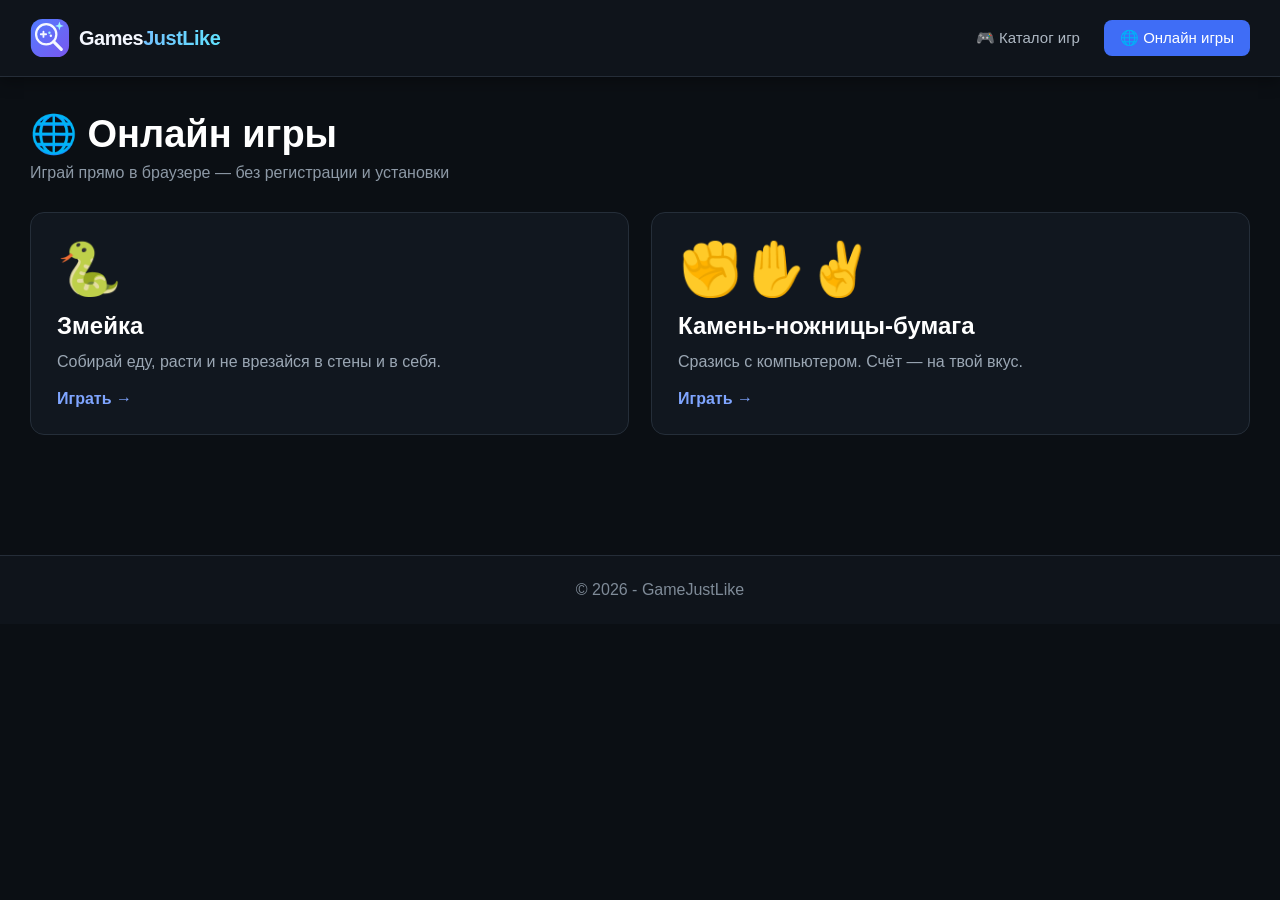
==== games.html @ 88a05b20 "Создана начальная версия сайта" ====
<!DOCTYPE html>
<html lang="ru">
<head>
    <meta charset="utf-8" />
    <meta name="viewport" content="width=device-width, initial-scale=1.0" />
    <title>Онлайн игры — GameJustLike</title>
    <link rel="icon" type="image/svg+xml" href="images/gamesjustlike-icon.svg" />
    <link rel="stylesheet" href="style.css" />
</head>
<body>
    <header>
        <nav class="site-navbar">
            <div class="site-navbar-inner">
                <a class="site-logo" href="index.html" aria-label="GameJustLike — на главную">
                    <img src="images/gamesjustlike-logo.svg" alt="GameJustLike" width="216" height="40" />
                </a>
                <div class="site-nav">
                    <a href="index.html" class="site-nav-link">🎮 Каталог игр</a>
                    <a href="games.html" class="site-nav-link active">🌐 Онлайн игры</a>
                </div>
            </div>
        </nav>
    </header>

    <main>
        <div class="catalog-page">
            <div class="catalog-header">
                <h1>🌐 Онлайн игры</h1>
                <p>Играй прямо в браузере — без регистрации и установки</p>
            </div>

            <div class="arcade-grid">
                <a href="snake.html" class="arcade-card">
                    <div class="arcade-icon">🐍</div>
                    <h2>Змейка</h2>
                    <p>Собирай еду, расти и не врезайся в стены и в себя.</p>
                    <span class="arcade-play">Играть →</span>
                </a>

                <a href="rps.html" class="arcade-card">
                    <div class="arcade-icon">✊✋✌</div>
                    <h2>Камень-ножницы-бумага</h2>
                    <p>Сразись с компьютером. Счёт — на твой вкус.</p>
                    <span class="arcade-play">Играть →</span>
                </a>
            </div>
        </div>
    </main>

    <footer class="site-footer">
        <div>© 2026 - GameJustLike</div>
    </footer>
</body>
</html>
---- style.css ----
html { font-size: 14px; }
@media (min-width: 768px) { html { font-size: 16px; } }
html { position: relative; min-height: 100%; }

body {
    margin: 0; padding: 0;
    background: #0b0f14; color: #e8edf2;
    font-family: Arial, Helvetica, sans-serif;
}

/* ===== NAVBAR ===== */
.site-navbar {
    width: 100%; background: #0f141b;
    border-bottom: 1px solid #252d38;
    box-shadow: 0 4px 15px rgba(0, 0, 0, 0.35);
}
.site-navbar-inner {
    max-width: 1500px; margin: 0 auto;
    padding: 18px 30px;
    display: flex; align-items: center;
    justify-content: space-between; gap: 25px;
}
.site-logo {
    display: inline-flex; flex: 0 0 auto;
    width: 216px; height: 40px;
    align-items: center;
    text-decoration: none !important;
    transition: filter 0.18s ease;
}
.site-logo img { display: block; width: 216px; height: 40px; }
.site-logo:hover { filter: brightness(1.12); }
.site-nav { display: flex; align-items: center; gap: 8px; }
.site-nav-link {
    display: inline-block; padding: 9px 16px;
    border-radius: 8px; color: #aeb8c3;
    text-decoration: none; font-size: 15px; font-weight: 500;
    transition: background 0.15s ease, color 0.15s ease;
}
.site-nav-link:hover { background: #1a222d; color: #ffffff; }
.site-nav-link.active { background: #3f6df6; color: #ffffff; }
.site-nav-link.active:hover { background: #315bd8; }

/* ===== FOOTER ===== */
.site-footer {
    width: 100%; margin-top: 60px; padding: 25px 20px;
    text-align: center; color: #7f8b98;
    background: #0f141b; border-top: 1px solid #252d38;
}

/* ===== CATALOG ===== */
.catalog-page { max-width: 1500px; margin: 0 auto; padding: 35px 30px 60px; }
.catalog-header { margin-bottom: 30px; }
.catalog-header h1 { margin: 0 0 8px; font-size: 38px; font-weight: 700; color: #ffffff; }
.catalog-header p { margin: 0 0 25px; color: #8d99a6; font-size: 16px; }

.search-form { display: flex; width: 100%; gap: 10px; }
.search-form input {
    flex: 1; min-width: 0; height: 50px; padding: 0 18px;
    border: 1px solid #303a47; border-radius: 8px;
    background: #151b23; color: #ffffff; font-size: 16px; outline: none;
}
.search-form input:focus { border-color: #5c8cff; }
.search-form input::placeholder { color: #6e7986; }
.search-form button {
    height: 50px; padding: 0 28px;
    border: 0; border-radius: 8px;
    background: #3f6df6; color: white;
    font-size: 15px; font-weight: 600; cursor: pointer;
}
.search-form button:hover { background: #315bd8; }

.catalog-layout {
    display: grid;
    grid-template-columns: minmax(0, 1fr) 310px;
    gap: 30px; align-items: start;
}
.games-area { min-width: 0; }

.games-toolbar {
    display: flex; align-items: center;
    justify-content: space-between; gap: 20px;
    margin-bottom: 22px; padding: 15px 18px;
    background: #11171f; border: 1px solid #252e39; border-radius: 10px;
}
.games-toolbar > span { color: #8d99a6; }
.games-toolbar strong { color: #ffffff; }

.sort-buttons { display: flex; align-items: center; flex-wrap: wrap; gap: 8px; }
.sort-buttons > span { color: #7f8b98; margin-right: 5px; }
.sort-buttons a {
    display: inline-block; padding: 7px 11px;
    border-radius: 6px; background: #1a222d;
    color: #cdd5de; text-decoration: none; font-size: 13px;
    cursor: pointer;
}
.sort-buttons a:hover { background: #263346; color: #ffffff; }

.games {
    display: grid;
    grid-template-columns: repeat(3, minmax(0, 1fr));
    gap: 20px;
}

.game-link { display: block; color: inherit; text-decoration: none; }

.game-card {
    overflow: hidden; height: 100%;
    background: #11171f; border: 1px solid #252e39;
    border-radius: 10px;
    transition: transform 0.2s ease, border-color 0.2s ease, box-shadow 0.2s ease;
}
.game-card:hover {
    transform: translateY(-4px);
    border-color: #3f6df6;
    box-shadow: 0 10px 30px rgba(0, 0, 0, 0.35);
}
.game-card-image {
    display: flex; align-items: center; justify-content: center;
    width: 100%; aspect-ratio: 460 / 215;
    background: linear-gradient(135deg, #1a2233, #2a3547);
    font-size: 64px;
    object-fit: cover;
}
.game-card-content { padding: 16px; }
.game-card-content h2 { margin: 0 0 9px; color: #ffffff; font-size: 20px; }
.game-card-content p { margin: 7px 0; color: #9ba7b4; font-size: 14px; }
.game-card-content .game-genre { color: #7f8b98; }
.game-card-content .game-rating { color: #ffd166; }
.game-price { margin-top: 15px; color: #7fa5ff; font-size: 15px; }

/* ===== FILTERS ===== */
.filters-sidebar { position: sticky; top: 20px; }
.filters-form {
    padding: 18px; background: #11171f;
    border: 1px solid #252e39; border-radius: 10px;
}
.filters-form details { border-bottom: 1px solid #252e39; }
.filters-form details:last-of-type { border-bottom: none; }
.filters-form summary {
    padding: 15px 2px; color: #ffffff;
    font-size: 15px; font-weight: 600; cursor: pointer; list-style: none;
}
.filters-form summary::after { content: "＋"; float: right; color: #738091; }
.filters-form details[open] summary::after { content: "−"; }
.filter-options { padding: 0 0 13px; }
.filter-option {
    display: flex; align-items: center; gap: 9px;
    padding: 6px 0; color: #aeb8c3; font-size: 14px; cursor: pointer;
}
.filter-option:hover { color: #ffffff; }
.filter-option input { width: 16px; height: 16px; accent-color: #3f6df6; cursor: pointer; }
.apply-filters-button {
    width: 100%; margin-top: 18px; padding: 12px;
    border: none; border-radius: 7px;
    background: #3f6df6; color: #ffffff;
    font-size: 14px; font-weight: 600; cursor: pointer;
}
.apply-filters-button:hover { background: #315bd8; }
.reset-filters-button {
    display: block; margin-top: 10px; padding: 11px;
    border: 1px solid #303a47; border-radius: 7px;
    color: #aeb8c3; text-align: center;
    text-decoration: none; font-size: 14px;
}
.reset-filters-button:hover { background: #1a222d; color: #ffffff; }

/* ===== EMPTY STATE ===== */
.no-games {
    padding: 60px 20px; text-align: center;
    background: #11171f; border: 1px solid #252e39; border-radius: 10px;
}
.no-games h2 { margin-bottom: 10px; color: #ffffff; }
.no-games p { color: #7f8b98; }
.no-games.hidden { display: none; }

/* ===== ARCADE ===== */
.arcade-grid { display: grid; grid-template-columns: repeat(2, minmax(0, 1fr)); gap: 22px; }
.arcade-card {
    display: block; padding: 26px;
    background: #11171f; border: 1px solid #252e39; border-radius: 14px;
    color: inherit; text-decoration: none;
    transition: transform 0.2s ease, border-color 0.2s ease, box-shadow 0.2s ease;
}
.arcade-card:hover {
    transform: translateY(-5px);
    border-color: #3f6df6;
    box-shadow: 0 12px 35px rgba(0, 0, 0, 0.4);
}
.arcade-icon { font-size: 52px; margin-bottom: 12px; }
.arcade-card h2 { margin: 0 0 10px; color: #ffffff; font-size: 24px; }
.arcade-card p { margin: 0 0 16px; color: #9ba7b4; line-height: 1.5; }
.arcade-play { color: #7fa5ff; font-weight: 600; }

/* ===== GAME PAGES ===== */
.game-page { max-width: 720px; margin: 0 auto; padding: 35px 30px 60px; text-align: center; }
.arcade-title { margin: 10px 0 25px; color: #ffffff; font-size: 34px; }
.game-back {
    display: inline-block; margin-bottom: 15px;
    color: #8faeff; text-decoration: none; font-size: 14px;
}
.game-back:hover { color: #ffffff; }
.arcade-controls { display: flex; justify-content: center; flex-wrap: wrap; gap: 10px; margin-bottom: 20px; }
.arcade-btn {
    padding: 10px 20px;
    border: 1px solid #303a47; border-radius: 8px;
    background: #1a222d; color: #cdd5de;
    font-size: 14px; font-weight: 600; cursor: pointer;
    transition: all 0.15s ease; font-family: inherit;
}
.arcade-btn:hover { background: #263346; color: #ffffff; border-color: #3f6df6; }
.arcade-btn.active { background: #3f6df6; color: #ffffff; border-color: #3f6df6; }
.arcade-btn-primary { background: #3f6df6; color: #ffffff; border-color: #3f6df6; }
.arcade-btn-primary:hover { background: #315bd8; }
.arcade-status { margin: 20px 0; font-size: 18px; color: #aeb8c3; }
.arcade-status strong { color: #ffffff; }
.arcade-hint { margin-top: 18px; color: #7f8b98; font-size: 14px; }

/* ===== SNAKE ===== */
.snake-wrapper {
    position: relative; display: inline-block;
    margin: 20px 0;
    border: 2px solid #252e39; border-radius: 12px; overflow: hidden;
}
#snakeCanvas { display: block; background: #0b0f14; max-width: 100%; height: auto; }
.snake-overlay {
    position: absolute; inset: 0;
    display: flex; align-items: center; justify-content: center;
    background: rgba(11, 15, 20, 0.88);
    color: #ffffff; text-align: center; padding: 20px;
}
.snake-overlay.hidden { display: none; }
.snake-overlay h2 { margin: 0 0 20px; }

/* ===== RPS ===== */
.rps-arena { display: flex; align-items: center; justify-content: center; gap: 30px; margin: 30px 0; }
.rps-side { flex: 1; max-width: 180px; }
.rps-label { color: #8d99a6; font-size: 14px; margin-bottom: 10px; text-transform: uppercase; letter-spacing: 1px; }
.rps-pick {
    font-size: 90px; line-height: 1; padding: 20px;
    background: #11171f; border: 2px solid #252e39; border-radius: 14px;
    min-height: 130px;
    display: flex; align-items: center; justify-content: center;
}
.rps-vs { color: #3f6df6; font-size: 22px; font-weight: 700; }
.rps-result { margin: 20px 0; font-size: 22px; font-weight: 600; color: #aeb8c3; min-height: 32px; }
.rps-result.win { color: #4caf50; }
.rps-result.lose { color: #ff5757; }
.rps-result.draw { color: #ffd166; }
.rps-buttons { display: flex; justify-content: center; gap: 15px; flex-wrap: wrap; }
.rps-btn {
    display: flex; flex-direction: column; align-items: center; gap: 6px;
    padding: 20px 25px;
    border: 2px solid #252e39; border-radius: 14px;
    background: #11171f; color: #ffffff; font-size: 46px;
    cursor: pointer; transition: all 0.15s ease; font-family: inherit;
}
.rps-btn span { font-size: 14px; color: #aeb8c3; font-weight: 600; }
.rps-btn:hover { border-color: #3f6df6; transform: translateY(-3px); }
.rps-btn:hover span { color: #ffffff; }

/* ===== COMPARE ===== */
.game-card-wrapper { position: relative; }
.compare-add-btn {
    position: absolute; top: 10px; right: 10px;
    width: 38px; height: 38px; border-radius: 50%;
    border: 2px solid #303a47;
    background: rgba(17, 23, 31, 0.9); color: #aeb8c3;
    font-size: 18px; cursor: pointer; transition: all 0.15s;
    display: flex; align-items: center; justify-content: center; z-index: 10;
}
.compare-add-btn:hover { background: #3f6df6; border-color: #3f6df6; color: #fff; }
.compare-add-btn.added { background: #3f6df6; border-color: #3f6df6; color: #fff; }
.compare-panel {
    display: flex; align-items: center; gap: 15px; flex-wrap: wrap;
    margin-bottom: 20px; padding: 12px 18px;
    background: #12233f; border: 1px solid #3f6df6; border-radius: 10px;
    color: #cdd5de;
}
.compare-panel.hidden { display: none; }
.compare-panel strong { color: #fff; }

/* ===== SEARCH HISTORY ===== */
.search-input-wrap { position: relative; flex: 1; min-width: 0; }
.search-history-box {
    position: absolute; top: calc(100% + 6px); left: 0; right: 0;
    background: #11171f; border: 1px solid #303a47; border-radius: 8px;
    padding: 8px; z-index: 100;
    box-shadow: 0 8px 24px rgba(0,0,0,0.5);
}
.search-history-box.hidden { display: none; }
.history-title {
    padding: 4px 8px; color: #7f8b98; font-size: 12px;
    text-transform: uppercase; letter-spacing: 0.5px;
}
.history-item {
    padding: 8px 10px; border-radius: 6px;
    color: #cdd5de; cursor: pointer; font-size: 14px;
}
.history-item:hover { background: #1a222d; color: #fff; }
.history-clear {
    padding: 8px 10px; margin-top: 4px;
    border-top: 1px solid #252e39;
    color: #ff7fa5; cursor: pointer; font-size: 13px; text-align: center;
}

/* ===== ADAPTIVE ===== */
@media (max-width: 1200px) {
    .games { grid-template-columns: repeat(2, minmax(0, 1fr)); }
}
@media (max-width: 900px) {
    .catalog-layout { grid-template-columns: 1fr; }
    .filters-sidebar { position: static; }
}
@media (max-width: 800px) {
    .arcade-grid { grid-template-columns: 1fr; }
}
@media (max-width: 650px) {
    .catalog-page, .game-page { padding-left: 15px; padding-right: 15px; }
    .catalog-header h1 { font-size: 30px; }
    .search-form { flex-direction: column; }
    .search-form button { width: 100%; }
    .games-toolbar { flex-direction: column; align-items: flex-start; }
    .games { grid-template-columns: 1fr; }
    .arcade-grid { grid-template-columns: 1fr; }
    .rps-pick { font-size: 60px; min-height: 100px; }
    .rps-btn { font-size: 36px; padding: 14px 18px; }
    .site-navbar-inner { padding: 14px 15px; flex-wrap: wrap; }
    .site-logo, .site-logo img { width: 198px; height: 36px; }
    .site-nav-link { padding: 7px 12px; font-size: 14px; }
    .arcade-title { font-size: 28px; }
}
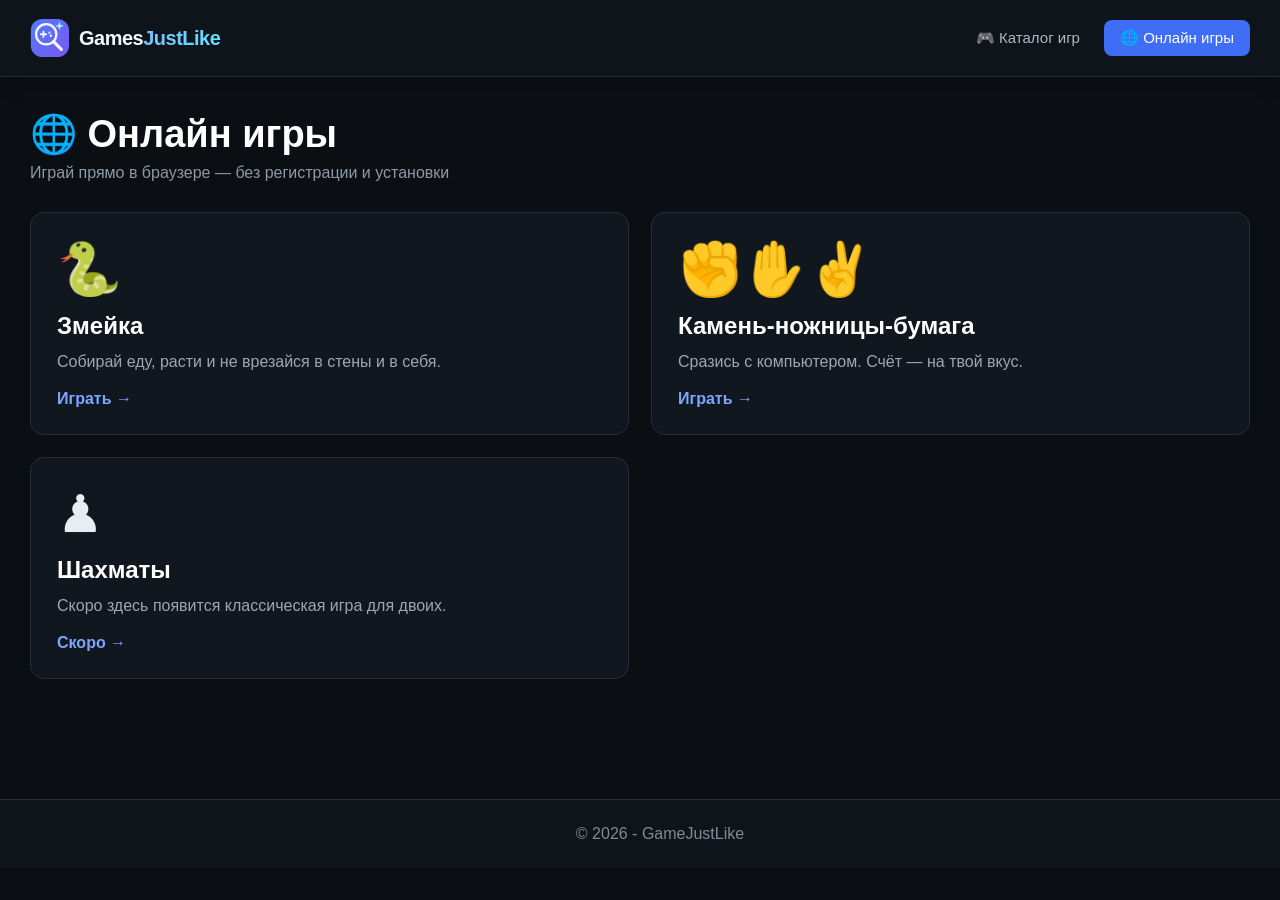
==== commit 544569ac: "Добавлена карточка новой игры" ====
--- a/games.html
+++ b/games.html
@@ -43,6 +43,12 @@
                     <p>Сразись с компьютером. Счёт — на твой вкус.</p>
                     <span class="arcade-play">Играть →</span>
                 </a>
+                <a href="#" class="arcade-card">
+                    <div class="arcade-icon">♟</div>
+                    <h2>Шахматы</h2>
+                    <p>Скоро здесь появится классическая игра для двоих.</p>
+                    <span class="arcade-play">Скоро →</span>
+                </a>
             </div>
         </div>
     </main>
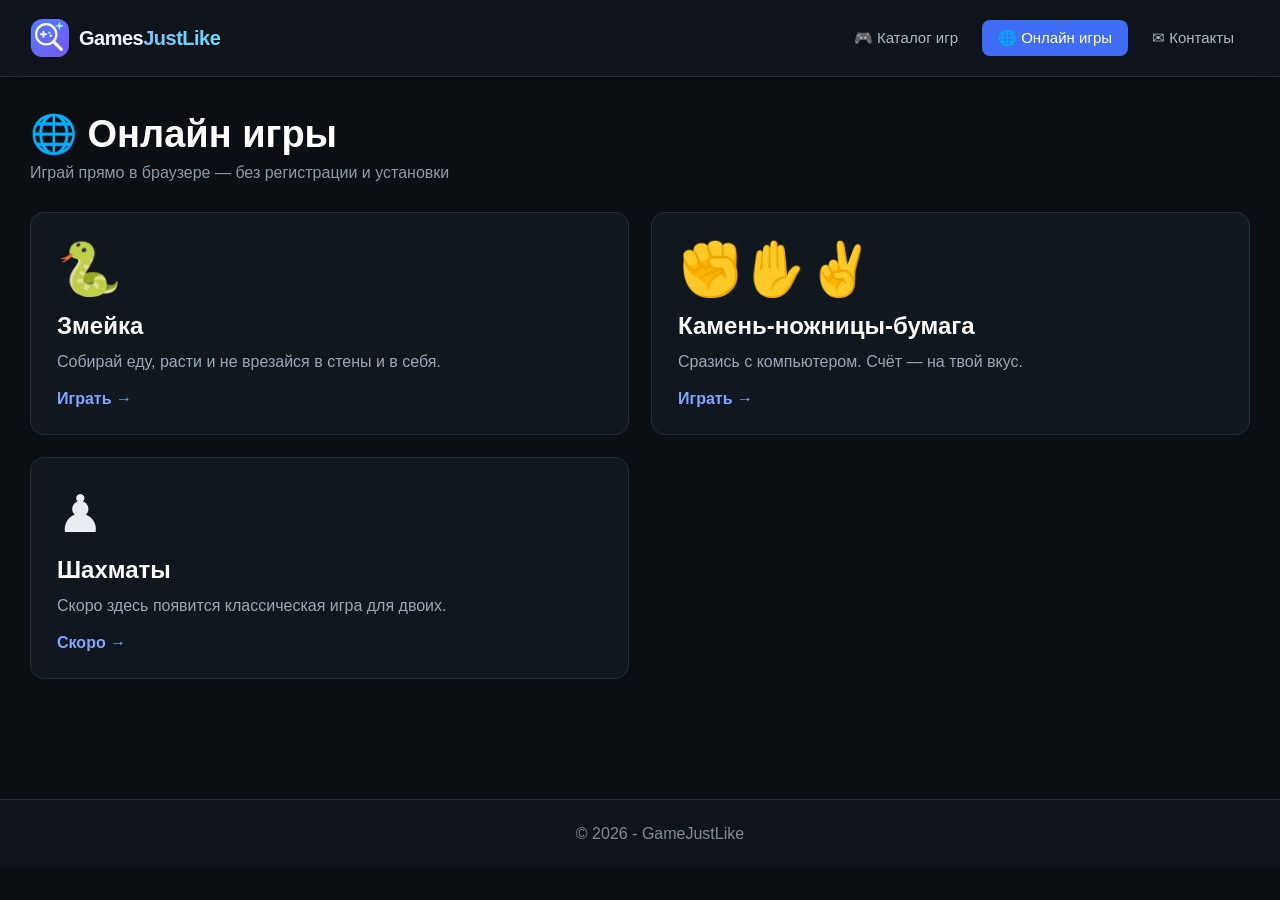
==== commit 25931013: "Add contacts navigation to website" ====
--- a/games.html
+++ b/games.html
@@ -14,10 +14,11 @@
                 <a class="site-logo" href="index.html" aria-label="GameJustLike — на главную">
                     <img src="images/gamesjustlike-logo.svg" alt="GameJustLike" width="216" height="40" />
                 </a>
-                <div class="site-nav">
-                    <a href="index.html" class="site-nav-link">🎮 Каталог игр</a>
-                    <a href="games.html" class="site-nav-link active">🌐 Онлайн игры</a>
-                </div>
+              <div class="site-nav">
+    <a href="index.html" class="site-nav-link">🎮 Каталог игр</a>
+    <a href="games.html" class="site-nav-link active">🌐 Онлайн игры</a>
+    <a href="contacts.php" class="site-nav-link">✉ Контакты</a>
+</div>
             </div>
         </nav>
     </header>
--- a/style.css
+++ b/style.css
@@ -34,7 +34,7 @@
     display: inline-block; padding: 9px 16px;
     border-radius: 8px; color: #aeb8c3;
     text-decoration: none; font-size: 15px; font-weight: 500;
-    transition: background 0.15s ease, color 0.15s ease;
+    transition: background 0.2s ease, color 0.2s ease;
 }
 .site-nav-link:hover { background: #1a222d; color: #ffffff; }
 .site-nav-link.active { background: #3f6df6; color: #ffffff; }
@@ -316,7 +316,7 @@
 }
 @media (max-width: 650px) {
     .catalog-page, .game-page { padding-left: 15px; padding-right: 15px; }
-    .catalog-header h1 { font-size: 30px; }
+    .catalog-header h1 { font-size: 28px; }
     .search-form { flex-direction: column; }
     .search-form button { width: 100%; }
     .games-toolbar { flex-direction: column; align-items: flex-start; }
